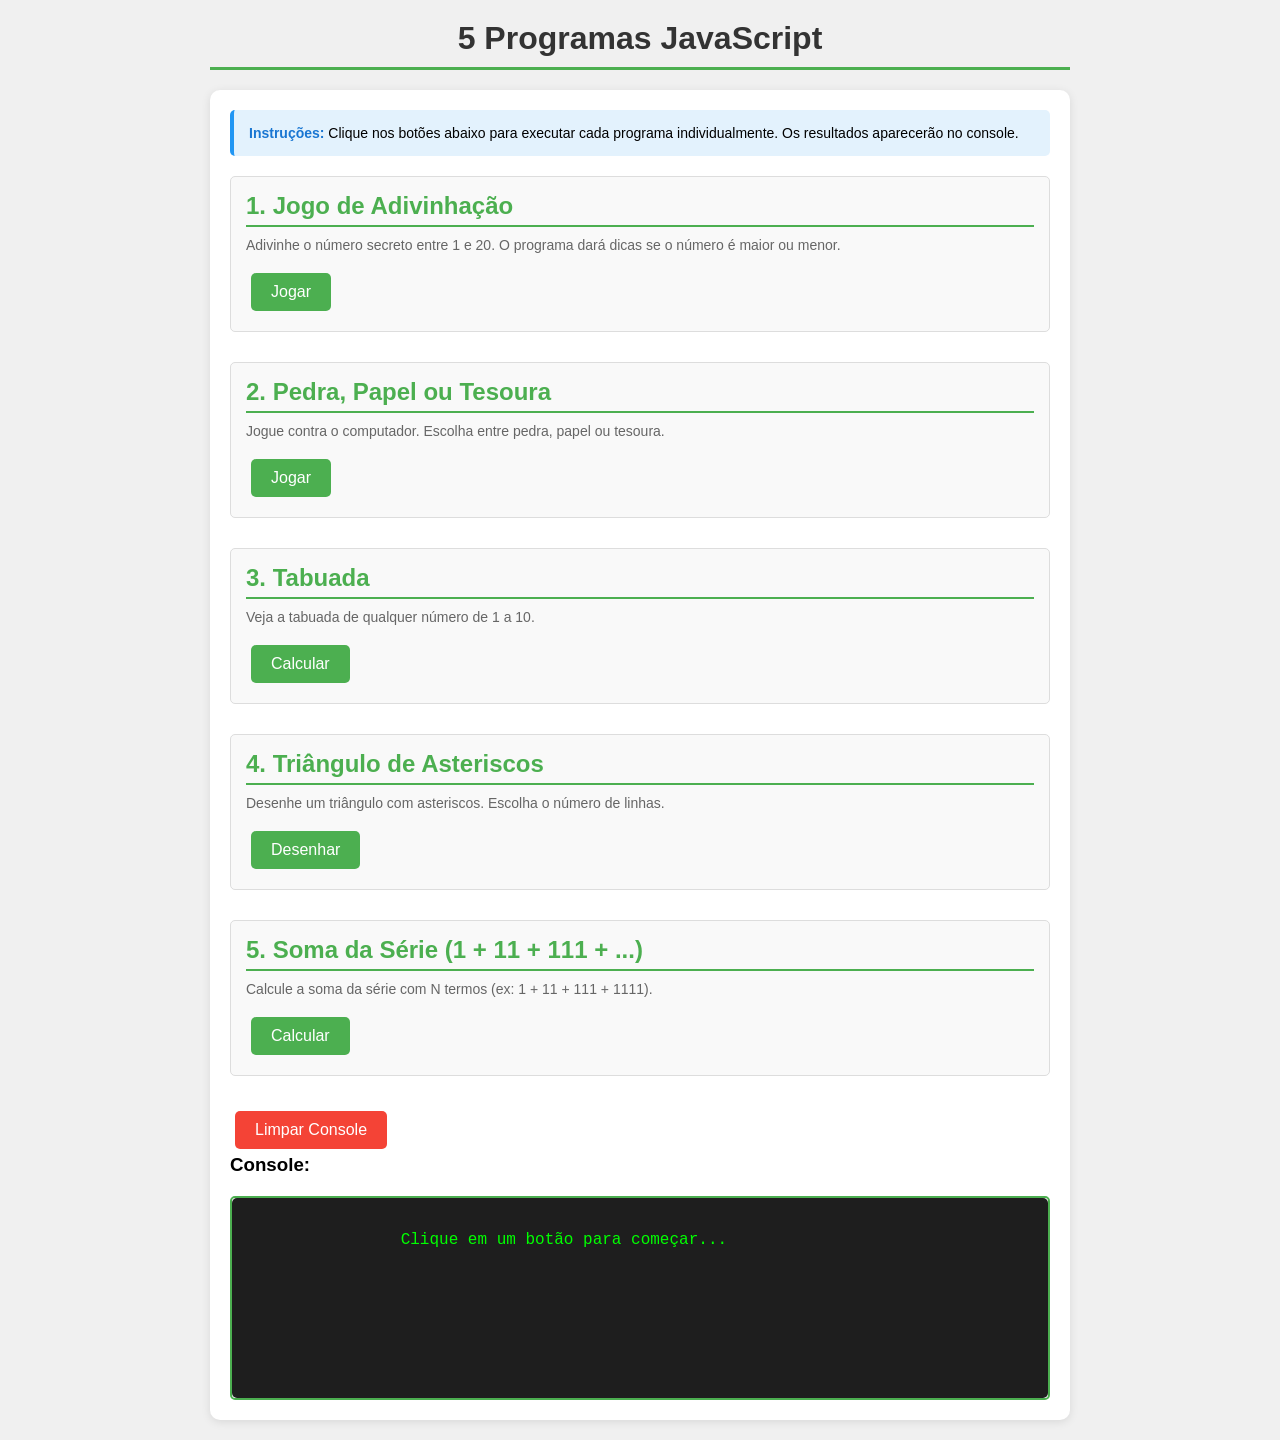
==== Atividade_JS/projeto/index.html @ a1239bca "Adiciona estrutura inicial do projeto com 5 programas JavaScript e estilos, ainda sem implementação " ====
<!DOCTYPE html>
<html lang="pt-BR">
<head>
    <meta charset="UTF-8">
    <meta name="viewport" content="width=device-width, initial-scale=1.0">
    <title>5 Programas JavaScript</title>
    <link rel="stylesheet" href="styles.css">
</head>
<body>
    <h1>5 Programas JavaScript</h1>
    
    <div class="container">
        <div class="info">
            <strong>Instruções:</strong> Clique nos botões abaixo para executar cada programa individualmente.
            Os resultados aparecerão no console.
        </div>

        <div class="programa">
            <h2>1. Jogo de Adivinhação</h2>
            <p>Adivinhe o número secreto entre 1 e 20. O programa dará dicas se o número é maior ou menor.</p>
            <button onclick="JogoAdivinhacao.jogar()">Jogar</button>
        </div>
        
        <div class="programa">
            <h2>2. Pedra, Papel ou Tesoura</h2>
            <p>Jogue contra o computador. Escolha entre pedra, papel ou tesoura.</p>
            <button onclick="JogoPedraPapelTesoura.jogar()">Jogar</button>
        </div>
        
        <div class="programa">
            <h2>3. Tabuada</h2>
            <p>Veja a tabuada de qualquer número de 1 a 10.</p>
            <button onclick="Tabuada.calcular()">Calcular</button>
        </div>
        
        <div class="programa">
            <h2>4. Triângulo de Asteriscos</h2>
            <p>Desenhe um triângulo com asteriscos. Escolha o número de linhas.</p>
            <button onclick="TrianguloAsteriscos.desenhar()">Desenhar</button>
        </div>
        
        <div class="programa">
            <h2>5. Soma da Série (1 + 11 + 111 + ...)</h2>
            <p>Calcule a soma da série com N termos (ex: 1 + 11 + 111 + 1111).</p>
            <button onclick="SomaSerie.calcular()">Calcular</button>
        </div>
        
        <div class="controles">
            <button class="limpar" onclick="Main.limparConsole()">Limpar Console</button>
        </div>
        
        <h3>Console:</h3>
        <div class="resultado">
            <div id="console" class="console">
                Clique em um botão para começar...
            </div>
        </div>
    </div>

    <script src="js/jogoAdivinhacao.js"></script>
    <script src="js/jogoPedraPapelTesoura.js"></script>
    <script src="js/tabuada.js"></script>
    <script src="js/trianguloAsteriscos.js"></script>
    <script src="js/somaSerie.js"></script>
    <script src="js/main.js"></script>
</body>
</html>
---- Atividade_JS/projeto/styles.css ----
/* css/estilo.css */
* {
    margin: 0;
    padding: 0;
    box-sizing: border-box;
}

body {
    font-family: Arial, sans-serif;
    max-width: 900px;
    margin: 0 auto;
    padding: 20px;
    background-color: #f0f0f0;
}

h1 {
    color: #333;
    text-align: center;
    border-bottom: 3px solid #4CAF50;
    padding-bottom: 10px;
    margin-bottom: 20px;
}

.container {
    background-color: white;
    padding: 20px;
    border-radius: 10px;
    box-shadow: 0 2px 10px rgba(0,0,0,0.1);
}

.programa {
    margin-bottom: 30px;
    padding: 15px;
    border: 1px solid #ddd;
    border-radius: 5px;
    background-color: #f9f9f9;
}

.programa h2 {
    color: #4CAF50;
    margin-top: 0;
    border-bottom: 2px solid #4CAF50;
    padding-bottom: 5px;
    margin-bottom: 10px;
}

.programa p {
    color: #666;
    margin-bottom: 15px;
    font-size: 14px;
}

button {
    background-color: #4CAF50;
    color: white;
    padding: 10px 20px;
    border: none;
    border-radius: 5px;
    cursor: pointer;
    font-size: 16px;
    margin: 5px;
    transition: background-color 0.3s;
}

button:hover {
    background-color: #45a049;
}

button.executar-todos {
    background-color: #2196F3;
    width: 100%;
    padding: 15px;
    font-size: 18px;
    margin-bottom: 20px;
    font-weight: bold;
}

button.executar-todos:hover {
    background-color: #1976D2;
}

.botoes-programa {
    display: flex;
    gap: 10px;
    flex-wrap: wrap;
    margin: 15px 0;
}

button.limpar {
    background-color: #f44336;
}

button.limpar:hover {
    background-color: #da190b;
}

.resultado {
    margin-top: 20px;
    border: 2px solid #4CAF50;
    border-radius: 5px;
    background-color: white;
}

.console {
    background-color: #1e1e1e;
    color: #00ff00;
    padding: 15px;
    border-radius: 5px;
    font-family: 'Courier New', monospace;
    min-height: 200px;
    max-height: 400px;
    overflow-y: auto;
    white-space: pre-wrap;
    word-wrap: break-word;
}

/* ESTILOS NOVOS PARA MELHOR VISUALIZAÇÃO */

/* Cabeçalho do programa */
.programa-header {
    background-color: #333;
    color: white;
    padding: 8px 15px;
    margin: -15px -15px 15px -15px;
    border-radius: 5px 5px 0 0;
    font-weight: bold;
    font-size: 16px;
    border-bottom: 2px solid #4CAF50;
}

/* Área de dicas em destaque */
.dicas-container {
    margin: 10px 0;
    padding: 10px;
    background-color: #2a2a2a;
    border-radius: 5px;
    border-left: 4px solid #ffaa00;
}

.dica-item {
    padding: 8px;
    margin: 5px 0;
    background-color: #333;
    border-radius: 3px;
    font-size: 15px;
}

/* Cores diferentes para dicas */
.dica-maior {
    color: #ffaa00;
    font-weight: bold;
}

.dica-menor {
    color: #66ccff;
    font-weight: bold;
}

.dica-acerto {
    color: #00ff00;
    font-weight: bold;
    font-size: 16px;
}

/* Separador visual */
.separador {
    border-top: 1px dashed #666;
    margin: 15px 0;
    text-align: center;
    color: #888;
    font-size: 12px;
}

.separador span {
    background-color: #2a2a2a;
    padding: 0 10px;
    position: relative;
    top: -10px;
}

/* Mensagem de tentativa atual */
.tentativa-atual {
    background-color: #2a2a2a;
    padding: 10px;
    border-radius: 5px;
    margin: 5px 0;
    font-size: 16px;
    border: 1px solid #4CAF50;
}

.numero-digitado {
    color: #ffaa00;
    font-size: 18px;
    font-weight: bold;
}

/* Contador de tentativas */
.contador-tentativas {
    background-color: #4CAF50;
    color: white;
    padding: 5px 10px;
    border-radius: 3px;
    display: inline-block;
    margin-bottom: 10px;
}

/* Informações do programa */
.info-programa {
    background-color: #2a2a2a;
    padding: 15px;
    border-radius: 5px;
    margin: 10px 0;
}

.info-titulo {
    color: #4CAF50;
    font-weight: bold;
    margin-bottom: 10px;
    font-size: 18px;
}

/* Mensagens de resultado */
.resultado-final {
    background-color: #4CAF50;
    color: white;
    padding: 15px;
    border-radius: 5px;
    margin: 10px 0;
    font-size: 18px;
    text-align: center;
    font-weight: bold;
}

/* Scroll personalizado */
.console::-webkit-scrollbar {
    width: 10px;
}

.console::-webkit-scrollbar-track {
    background: #2a2a2a;
}

.console::-webkit-scrollbar-thumb {
    background: #4CAF50;
    border-radius: 5px;
}

.console::-webkit-scrollbar-thumb:hover {
    background: #45a049;
}

/* Botão de voltar ao topo do console */
.console-topo {
    background-color: #666;
    color: white;
    border: none;
    padding: 5px 10px;
    border-radius: 3px;
    cursor: pointer;
    font-size: 12px;
    margin-top: 5px;
}

.console-topo:hover {
    background-color: #888;
}

/* Container de controle do console */
.console-controls {
    display: flex;
    justify-content: space-between;
    align-items: center;
    margin-bottom: 5px;
}

.info {
    background-color: #e3f2fd;
    padding: 15px;
    border-radius: 5px;
    margin-bottom: 20px;
    font-size: 14px;
    border-left: 4px solid #2196F3;
}

.info strong {
    color: #1976D2;
}
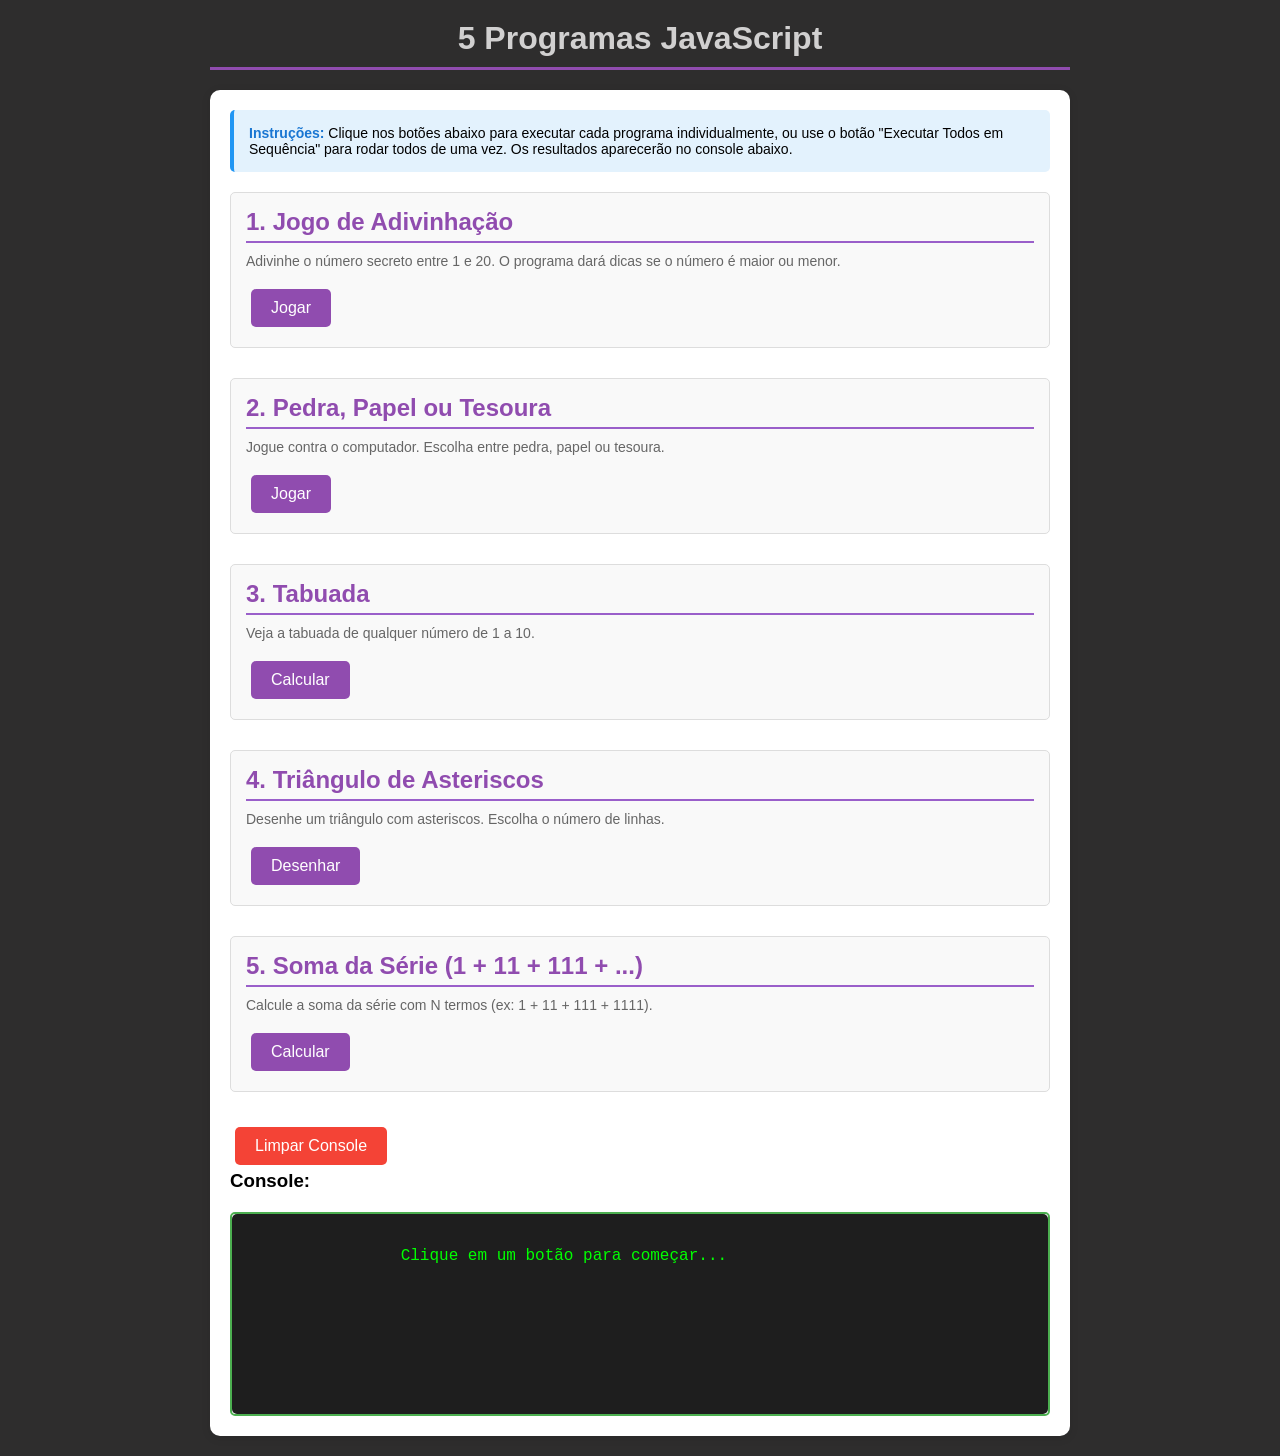
==== commit d3475117: "Atualiza a lógica dos jogos e da tabuada, adiciona novo estilo e melhora a exibição no console" ====
--- a/Atividade_JS/projeto/index.html
+++ b/Atividade_JS/projeto/index.html
@@ -11,10 +11,11 @@
     
     <div class="container">
         <div class="info">
-            <strong>Instruções:</strong> Clique nos botões abaixo para executar cada programa individualmente.
-            Os resultados aparecerão no console.
+            <strong>Instruções:</strong> Clique nos botões abaixo para executar cada programa individualmente, 
+            ou use o botão "Executar Todos em Sequência" para rodar todos de uma vez.
+            Os resultados aparecerão no console abaixo.
         </div>
-
+        
         <div class="programa">
             <h2>1. Jogo de Adivinhação</h2>
             <p>Adivinhe o número secreto entre 1 e 20. O programa dará dicas se o número é maior ou menor.</p>
--- a/Atividade_JS/projeto/styles.css
+++ b/Atividade_JS/projeto/styles.css
@@ -1,4 +1,3 @@
-/* css/estilo.css */
 * {
     margin: 0;
     padding: 0;
@@ -10,13 +9,14 @@
     max-width: 900px;
     margin: 0 auto;
     padding: 20px;
-    background-color: #f0f0f0;
-}
+    background-color: #2e2d2d;
+}
+
 
 h1 {
-    color: #333;
+    color: #d1d0d0;
     text-align: center;
-    border-bottom: 3px solid #4CAF50;
+    border-bottom: 3px solid #904caf;
     padding-bottom: 10px;
     margin-bottom: 20px;
 }
@@ -37,9 +37,9 @@
 }
 
 .programa h2 {
-    color: #4CAF50;
+    color: #904caf;
     margin-top: 0;
-    border-bottom: 2px solid #4CAF50;
+    border-bottom: 2px solid #9a5fca;
     padding-bottom: 5px;
     margin-bottom: 10px;
 }
@@ -51,7 +51,7 @@
 }
 
 button {
-    background-color: #4CAF50;
+    background-color: #904caf;
     color: white;
     padding: 10px 20px;
     border: none;
@@ -63,20 +63,7 @@
 }
 
 button:hover {
-    background-color: #45a049;
-}
-
-button.executar-todos {
-    background-color: #2196F3;
-    width: 100%;
-    padding: 15px;
-    font-size: 18px;
-    margin-bottom: 20px;
-    font-weight: bold;
-}
-
-button.executar-todos:hover {
-    background-color: #1976D2;
+    background-color: #8929b6;
 }
 
 .botoes-programa {
@@ -114,9 +101,6 @@
     word-wrap: break-word;
 }
 
-/* ESTILOS NOVOS PARA MELHOR VISUALIZAÇÃO */
-
-/* Cabeçalho do programa */
 .programa-header {
     background-color: #333;
     color: white;
@@ -128,7 +112,6 @@
     border-bottom: 2px solid #4CAF50;
 }
 
-/* Área de dicas em destaque */
 .dicas-container {
     margin: 10px 0;
     padding: 10px;
@@ -145,7 +128,6 @@
     font-size: 15px;
 }
 
-/* Cores diferentes para dicas */
 .dica-maior {
     color: #ffaa00;
     font-weight: bold;
@@ -162,7 +144,6 @@
     font-size: 16px;
 }
 
-/* Separador visual */
 .separador {
     border-top: 1px dashed #666;
     margin: 15px 0;
@@ -178,7 +159,6 @@
     top: -10px;
 }
 
-/* Mensagem de tentativa atual */
 .tentativa-atual {
     background-color: #2a2a2a;
     padding: 10px;
@@ -194,7 +174,6 @@
     font-weight: bold;
 }
 
-/* Contador de tentativas */
 .contador-tentativas {
     background-color: #4CAF50;
     color: white;
@@ -204,7 +183,6 @@
     margin-bottom: 10px;
 }
 
-/* Informações do programa */
 .info-programa {
     background-color: #2a2a2a;
     padding: 15px;
@@ -219,7 +197,6 @@
     font-size: 18px;
 }
 
-/* Mensagens de resultado */
 .resultado-final {
     background-color: #4CAF50;
     color: white;
@@ -231,7 +208,6 @@
     font-weight: bold;
 }
 
-/* Scroll personalizado */
 .console::-webkit-scrollbar {
     width: 10px;
 }
@@ -249,7 +225,6 @@
     background: #45a049;
 }
 
-/* Botão de voltar ao topo do console */
 .console-topo {
     background-color: #666;
     color: white;
@@ -265,7 +240,6 @@
     background-color: #888;
 }
 
-/* Container de controle do console */
 .console-controls {
     display: flex;
     justify-content: space-between;
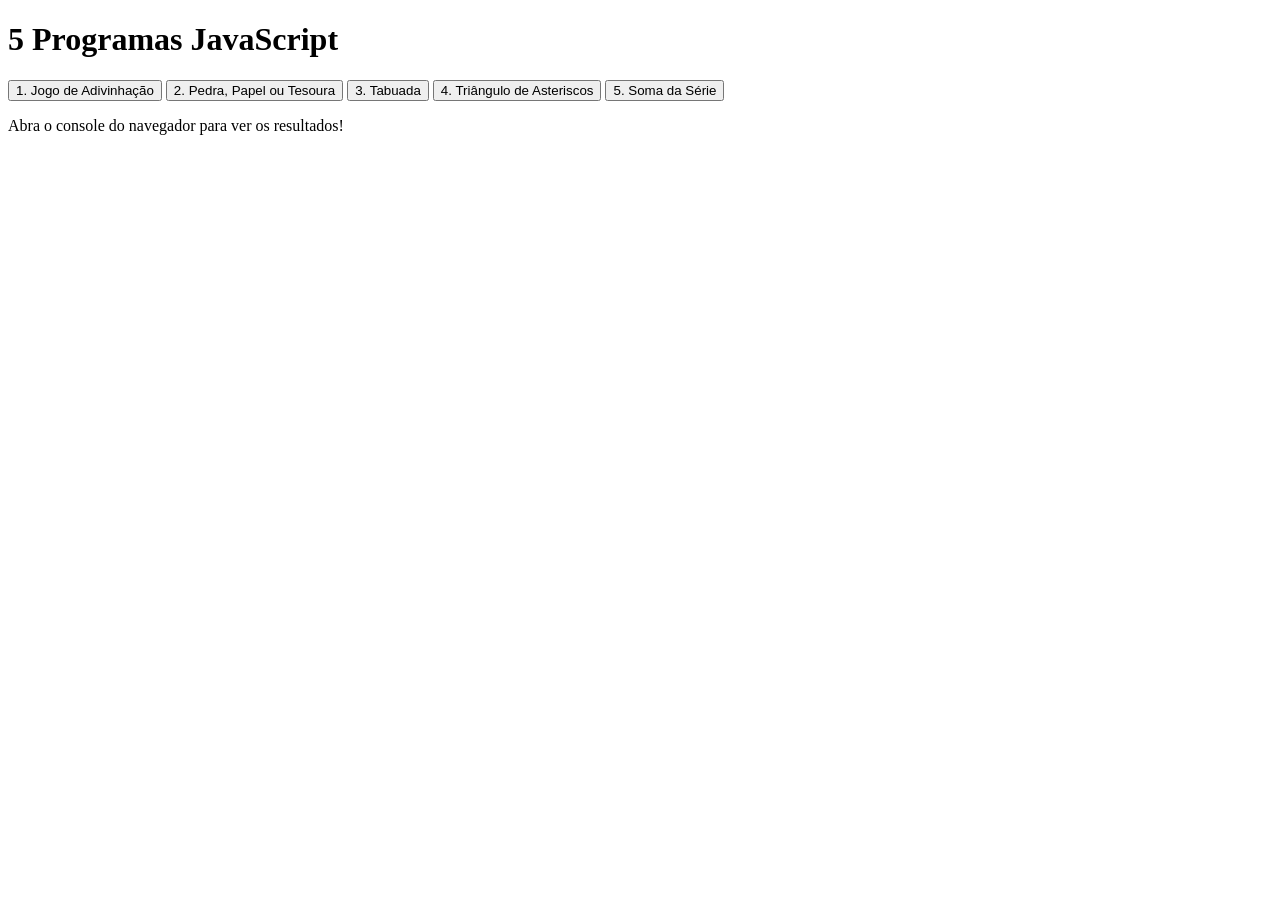
==== commit 7b1f866c: "Refatora a estrutura do projeto, removendo arquivos JavaScript e CSS desnecessários, e implementa a " ====
--- a/Atividade_JS/projeto/index.html
+++ b/Atividade_JS/projeto/index.html
@@ -4,65 +4,142 @@
     <meta charset="UTF-8">
     <meta name="viewport" content="width=device-width, initial-scale=1.0">
     <title>5 Programas JavaScript</title>
-    <link rel="stylesheet" href="styles.css">
 </head>
 <body>
     <h1>5 Programas JavaScript</h1>
     
-    <div class="container">
-        <div class="info">
-            <strong>Instruções:</strong> Clique nos botões abaixo para executar cada programa individualmente, 
-            ou use o botão "Executar Todos em Sequência" para rodar todos de uma vez.
-            Os resultados aparecerão no console abaixo.
-        </div>
-        
-        <div class="programa">
-            <h2>1. Jogo de Adivinhação</h2>
-            <p>Adivinhe o número secreto entre 1 e 20. O programa dará dicas se o número é maior ou menor.</p>
-            <button onclick="JogoAdivinhacao.jogar()">Jogar</button>
-        </div>
-        
-        <div class="programa">
-            <h2>2. Pedra, Papel ou Tesoura</h2>
-            <p>Jogue contra o computador. Escolha entre pedra, papel ou tesoura.</p>
-            <button onclick="JogoPedraPapelTesoura.jogar()">Jogar</button>
-        </div>
-        
-        <div class="programa">
-            <h2>3. Tabuada</h2>
-            <p>Veja a tabuada de qualquer número de 1 a 10.</p>
-            <button onclick="Tabuada.calcular()">Calcular</button>
-        </div>
-        
-        <div class="programa">
-            <h2>4. Triângulo de Asteriscos</h2>
-            <p>Desenhe um triângulo com asteriscos. Escolha o número de linhas.</p>
-            <button onclick="TrianguloAsteriscos.desenhar()">Desenhar</button>
-        </div>
-        
-        <div class="programa">
-            <h2>5. Soma da Série (1 + 11 + 111 + ...)</h2>
-            <p>Calcule a soma da série com N termos (ex: 1 + 11 + 111 + 1111).</p>
-            <button onclick="SomaSerie.calcular()">Calcular</button>
-        </div>
-        
-        <div class="controles">
-            <button class="limpar" onclick="Main.limparConsole()">Limpar Console</button>
-        </div>
-        
-        <h3>Console:</h3>
-        <div class="resultado">
-            <div id="console" class="console">
-                Clique em um botão para começar...
-            </div>
-        </div>
-    </div>
+    <button onclick="jogoAdivinhacao()">1. Jogo de Adivinhação</button>
+    <button onclick="jogoPedraPapelTesoura()">2. Pedra, Papel ou Tesoura</button>
+    <button onclick="tabuada()">3. Tabuada</button>
+    <button onclick="trianguloAsteriscos()">4. Triângulo de Asteriscos</button>
+    <button onclick="somaSerie()">5. Soma da Série</button>
+    
+    <p>  Abra o console do navegador para ver os resultados!</p>
 
-    <script src="js/jogoAdivinhacao.js"></script>
-    <script src="js/jogoPedraPapelTesoura.js"></script>
-    <script src="js/tabuada.js"></script>
-    <script src="js/trianguloAsteriscos.js"></script>
-    <script src="js/somaSerie.js"></script>
-    <script src="js/main.js"></script>
+    <script>
+        // 1. Jogo de Adivinhação
+        function jogoAdivinhacao() {
+            console.log("=== JOGO DE ADIVINHAÇÃO ===");
+            
+            const numeroSecreto = Math.floor(Math.random() * 20) + 1;
+            let tentativa;
+            let acertou = false;
+            
+            console.log("Tente adivinhar o número secreto entre 1 e 20!");
+            
+            while (!acertou) {
+                tentativa = parseInt(prompt("Digite seu palpite (1-20):"));
+                
+                if (tentativa === numeroSecreto) {
+                    console.log("Parabéns! Você acertou!");
+                    acertou = true;
+                } else if (tentativa < numeroSecreto) {
+                    console.log(tentativa + " - O número secreto é MAIOR!");
+                } else {
+                    console.log(tentativa + " - O número secreto é MENOR!");
+                }
+            }
+        }
+
+        // 2. Pedra, Papel ou Tesoura
+        function jogoPedraPapelTesoura() {
+            console.log("=== PEDRA, PAPEL OU TESOURA ===");
+            
+            const opcoes = ["pedra", "papel", "tesoura"];
+            
+            let escolhaUsuario = prompt("Escolha: pedra, papel ou tesoura").toLowerCase();
+            
+            while (!opcoes.includes(escolhaUsuario)) {
+                escolhaUsuario = prompt("Opção inválida! Escolha: pedra, papel ou tesoura").toLowerCase();
+            }
+            
+            const escolhaComputador = opcoes[Math.floor(Math.random() * 3)];
+            
+            console.log("Você escolheu: " + escolhaUsuario);
+            console.log("Computador escolheu: " + escolhaComputador);
+            
+            if (escolhaUsuario === escolhaComputador) {
+                console.log("Empate!");
+            } else if (
+                (escolhaUsuario === "pedra" && escolhaComputador === "tesoura") ||
+                (escolhaUsuario === "papel" && escolhaComputador === "pedra") ||
+                (escolhaUsuario === "tesoura" && escolhaComputador === "papel")
+            ) {
+                console.log("Você VENCEU!");
+            } else {
+                console.log("Você PERDEU!");
+            }
+        }
+
+        // 3. Tabuada
+        function tabuada() {
+            console.log("=== TABUADA ===");
+            
+            const numero = parseInt(prompt("Digite um número para ver sua tabuada:"));
+            
+            if (isNaN(numero)) {
+                console.log("Por favor, digite um número válido!");
+                return;
+            }
+            
+            console.log("Tabuada do " + numero + ":");
+            console.log("=================");
+            
+            for (let i = 1; i <= 10; i++) {
+                console.log(numero + " x " + i + " = " + (numero * i));
+            }
+        }
+
+        // 4. Triângulo de Asteriscos
+        function trianguloAsteriscos() {
+            console.log("=== TRIÂNGULO DE ASTERISCOS ===");
+            
+            const linhas = parseInt(prompt("Digite o número de linhas do triângulo:"));
+            
+            if (isNaN(linhas) || linhas <= 0) {
+                console.log("Por favor, digite um número válido maior que zero!");
+                return;
+            }
+            
+            console.log("");
+            for (let i = 1; i <= linhas; i++) {
+                let linha = "";
+                for (let j = 1; j <= i; j++) {
+                    linha += "*";
+                }
+                console.log(linha);
+            }
+        }
+
+        // 5. Soma da Série
+        function somaSerie() {
+            console.log("=== SOMA DA SÉRIE (1 + 11 + 111 + ...) ===");
+            
+            const n = parseInt(prompt("Digite a quantidade de termos:"));
+            
+            if (isNaN(n) || n <= 0) {
+                console.log("Por favor, digite um número válido maior que zero!");
+                return;
+            }
+            
+            let soma = 0;
+            let termo = 0;
+            let expressao = "";
+            
+            for (let i = 1; i <= n; i++) {
+                termo = termo * 10 + 1;
+                soma += termo;
+                
+                if (i === 1) {
+                    expressao += termo;
+                } else {
+                    expressao += " + " + termo;
+                }
+            }
+            
+            console.log(expressao);
+            console.log("A soma é: " + soma);
+        }
+    </script>
 </body>
 </html>
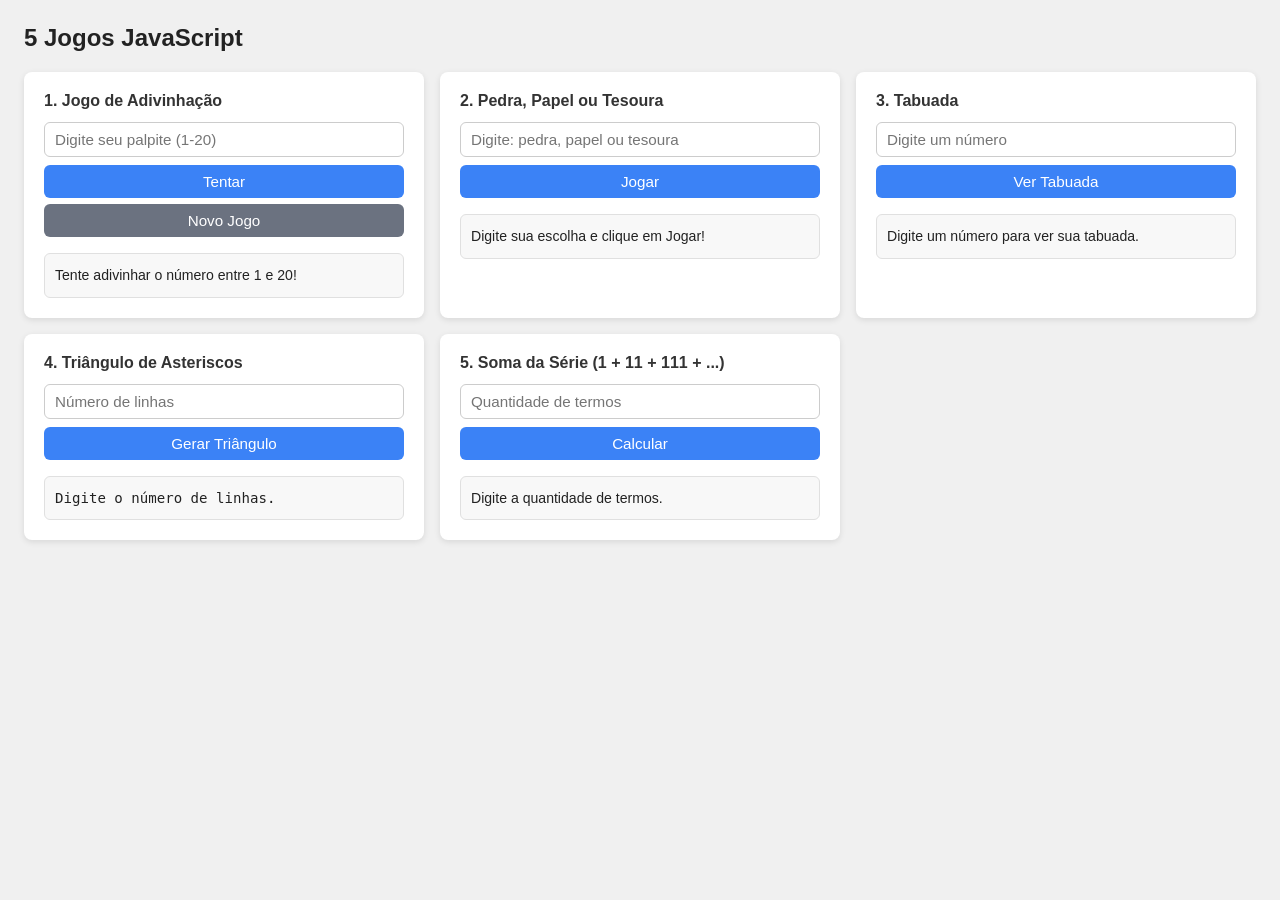
==== commit 44ad64a0: "Atualiza a interface dos jogos, substituindo a lógica em console por elementos HTML interativos e me" ====
--- a/Atividade_JS/projeto/index.html
+++ b/Atividade_JS/projeto/index.html
@@ -1,145 +1,231 @@
 <!DOCTYPE html>
 <html lang="pt-BR">
 <head>
-    <meta charset="UTF-8">
-    <meta name="viewport" content="width=device-width, initial-scale=1.0">
-    <title>5 Programas JavaScript</title>
+  <meta charset="UTF-8">
+  <meta name="viewport" content="width=device-width, initial-scale=1.0">
+  <title>5 Jogos JavaScript</title>
+  <style>
+    * { box-sizing: border-box; margin: 0; padding: 0; }
+    body { font-family: sans-serif; background: #f0f0f0; padding: 24px; color: #222; }
+    h1 { margin-bottom: 20px; font-size: 1.5rem; }
+    .grid { display: grid; grid-template-columns: repeat(auto-fit, minmax(300px, 1fr)); gap: 16px; }
+    .card { background: #fff; border-radius: 8px; padding: 20px; box-shadow: 0 2px 6px rgba(0,0,0,0.1); }
+    .card h2 { font-size: 1rem; margin-bottom: 12px; color: #333; }
+    .card input {
+      width: 100%;
+      padding: 8px 10px;
+      border: 1px solid #ccc;
+      border-radius: 6px;
+      font-size: 0.95rem;
+      margin-bottom: 8px;
+    }
+    .card button {
+      width: 100%;
+      padding: 8px;
+      background: #3b82f6;
+      color: #fff;
+      border: none;
+      border-radius: 6px;
+      cursor: pointer;
+      font-size: 0.95rem;
+      margin-bottom: 6px;
+    }
+    .card button:hover { background: #2563eb; }
+    .card button.secondary { background: #6b7280; }
+    .card button.secondary:hover { background: #4b5563; }
+    .output {
+      margin-top: 10px;
+      background: #f8f8f8;
+      border: 1px solid #e0e0e0;
+      border-radius: 6px;
+      padding: 10px;
+      font-size: 0.88rem;
+      min-height: 40px;
+      white-space: pre-wrap;
+      line-height: 1.6;
+    }
+    .error { color: #dc2626; }
+    .success { color: #16a34a; font-weight: bold; }
+    .info { color: #2563eb; }
+    .hint { color: #7c3aed; }
+  </style>
 </head>
 <body>
-    <h1>5 Programas JavaScript</h1>
-    
-    <button onclick="jogoAdivinhacao()">1. Jogo de Adivinhação</button>
-    <button onclick="jogoPedraPapelTesoura()">2. Pedra, Papel ou Tesoura</button>
-    <button onclick="tabuada()">3. Tabuada</button>
-    <button onclick="trianguloAsteriscos()">4. Triângulo de Asteriscos</button>
-    <button onclick="somaSerie()">5. Soma da Série</button>
-    
-    <p>  Abra o console do navegador para ver os resultados!</p>
-
-    <script>
-        // 1. Jogo de Adivinhação
-        function jogoAdivinhacao() {
-            console.log("=== JOGO DE ADIVINHAÇÃO ===");
-            
-            const numeroSecreto = Math.floor(Math.random() * 20) + 1;
-            let tentativa;
-            let acertou = false;
-            
-            console.log("Tente adivinhar o número secreto entre 1 e 20!");
-            
-            while (!acertou) {
-                tentativa = parseInt(prompt("Digite seu palpite (1-20):"));
-                
-                if (tentativa === numeroSecreto) {
-                    console.log("Parabéns! Você acertou!");
-                    acertou = true;
-                } else if (tentativa < numeroSecreto) {
-                    console.log(tentativa + " - O número secreto é MAIOR!");
-                } else {
-                    console.log(tentativa + " - O número secreto é MENOR!");
-                }
-            }
-        }
-
-        // 2. Pedra, Papel ou Tesoura
-        function jogoPedraPapelTesoura() {
-            console.log("=== PEDRA, PAPEL OU TESOURA ===");
-            
-            const opcoes = ["pedra", "papel", "tesoura"];
-            
-            let escolhaUsuario = prompt("Escolha: pedra, papel ou tesoura").toLowerCase();
-            
-            while (!opcoes.includes(escolhaUsuario)) {
-                escolhaUsuario = prompt("Opção inválida! Escolha: pedra, papel ou tesoura").toLowerCase();
-            }
-            
-            const escolhaComputador = opcoes[Math.floor(Math.random() * 3)];
-            
-            console.log("Você escolheu: " + escolhaUsuario);
-            console.log("Computador escolheu: " + escolhaComputador);
-            
-            if (escolhaUsuario === escolhaComputador) {
-                console.log("Empate!");
-            } else if (
-                (escolhaUsuario === "pedra" && escolhaComputador === "tesoura") ||
-                (escolhaUsuario === "papel" && escolhaComputador === "pedra") ||
-                (escolhaUsuario === "tesoura" && escolhaComputador === "papel")
-            ) {
-                console.log("Você VENCEU!");
-            } else {
-                console.log("Você PERDEU!");
-            }
-        }
-
-        // 3. Tabuada
-        function tabuada() {
-            console.log("=== TABUADA ===");
-            
-            const numero = parseInt(prompt("Digite um número para ver sua tabuada:"));
-            
-            if (isNaN(numero)) {
-                console.log("Por favor, digite um número válido!");
-                return;
-            }
-            
-            console.log("Tabuada do " + numero + ":");
-            console.log("=================");
-            
-            for (let i = 1; i <= 10; i++) {
-                console.log(numero + " x " + i + " = " + (numero * i));
-            }
-        }
-
-        // 4. Triângulo de Asteriscos
-        function trianguloAsteriscos() {
-            console.log("=== TRIÂNGULO DE ASTERISCOS ===");
-            
-            const linhas = parseInt(prompt("Digite o número de linhas do triângulo:"));
-            
-            if (isNaN(linhas) || linhas <= 0) {
-                console.log("Por favor, digite um número válido maior que zero!");
-                return;
-            }
-            
-            console.log("");
-            for (let i = 1; i <= linhas; i++) {
-                let linha = "";
-                for (let j = 1; j <= i; j++) {
-                    linha += "*";
-                }
-                console.log(linha);
-            }
-        }
-
-        // 5. Soma da Série
-        function somaSerie() {
-            console.log("=== SOMA DA SÉRIE (1 + 11 + 111 + ...) ===");
-            
-            const n = parseInt(prompt("Digite a quantidade de termos:"));
-            
-            if (isNaN(n) || n <= 0) {
-                console.log("Por favor, digite um número válido maior que zero!");
-                return;
-            }
-            
-            let soma = 0;
-            let termo = 0;
-            let expressao = "";
-            
-            for (let i = 1; i <= n; i++) {
-                termo = termo * 10 + 1;
-                soma += termo;
-                
-                if (i === 1) {
-                    expressao += termo;
-                } else {
-                    expressao += " + " + termo;
-                }
-            }
-            
-            console.log(expressao);
-            console.log("A soma é: " + soma);
-        }
-    </script>
+  <h1>5 Jogos JavaScript</h1>
+  <div class="grid">
+
+    <div class="card">
+      <h2>1. Jogo de Adivinhação</h2>
+      <input type="text" id="palpite" placeholder="Digite seu palpite (1-20)">
+      <button onclick="adivinhar()">Tentar</button>
+      <button class="secondary" onclick="resetarAdivinhacao()">Novo Jogo</button>
+      <div class="output" id="outputAdivinhacao">Tente adivinhar o número entre 1 e 20!</div>
+    </div>
+
+    <div class="card">
+      <h2>2. Pedra, Papel ou Tesoura</h2>
+      <input type="text" id="escolhaUsuario" placeholder="Digite: pedra, papel ou tesoura">
+      <button onclick="jogarPPS()">Jogar</button>
+      <div class="output" id="outputPPS">Digite sua escolha e clique em Jogar!</div>
+    </div>
+
+    <div class="card">
+      <h2>3. Tabuada</h2>
+      <input type="text" id="numTabuada" placeholder="Digite um número">
+      <button onclick="mostrarTabuada()">Ver Tabuada</button>
+      <div class="output" id="outputTabuada">Digite um número para ver sua tabuada.</div>
+    </div>
+
+    <div class="card">
+      <h2>4. Triângulo de Asteriscos</h2>
+      <input type="text" id="numLinhas" placeholder="Número de linhas">
+      <button onclick="mostrarTriangulo()">Gerar Triângulo</button>
+      <div class="output" id="outputTriangulo" style="font-family: monospace;">Digite o número de linhas.</div>
+    </div>
+
+    <div class="card">
+      <h2>5. Soma da Série (1 + 11 + 111 + ...)</h2>
+      <input type="text" id="numTermos" placeholder="Quantidade de termos">
+      <button onclick="calcularSoma()">Calcular</button>
+      <div class="output" id="outputSoma">Digite a quantidade de termos.</div>
+    </div>
+
+  </div>
+
+  <script>
+    let numeroSecreto = Math.floor(Math.random() * 20) + 1;
+    let tentativas = 0;
+
+    function adivinhar() {
+      const input = document.getElementById("palpite");
+      const output = document.getElementById("outputAdivinhacao");
+      const palpite = parseInt(input.value);
+
+      if (isNaN(palpite) || palpite < 1 || palpite > 20) {
+        output.innerHTML = '<span class="error">Digite um número válido entre 1 e 20!</span>';
+        return;
+      }
+
+      tentativas++;
+
+      if (palpite === numeroSecreto) {
+        output.innerHTML = `<span class="success">Parabéns! Você acertou em ${tentativas} tentativa(s)!</span>`;
+      } else if (palpite < numeroSecreto) {
+        output.innerHTML = `<span class="hint">${palpite} → O número secreto é MAIOR! (tentativa ${tentativas})</span>`;
+      } else {
+        output.innerHTML = `<span class="hint">${palpite} → O número secreto é MENOR! (tentativa ${tentativas})</span>`;
+      }
+
+      input.value = "";
+    }
+
+    function resetarAdivinhacao() {
+      numeroSecreto = Math.floor(Math.random() * 20) + 1;
+      tentativas = 0;
+      document.getElementById("palpite").value = "";
+      document.getElementById("outputAdivinhacao").innerHTML = "Novo jogo iniciado! Tente adivinhar o número entre 1 e 20!";
+    }
+
+    function jogarPPS() {
+      const output = document.getElementById("outputPPS");
+      const escolhaUsuario = document.getElementById("escolhaUsuario").value.toLowerCase().trim();
+      const opcoes = ["pedra", "papel", "tesoura"];
+
+      if (!opcoes.includes(escolhaUsuario)) {
+        output.innerHTML = '<span class="error">Digite exatamente: pedra, papel ou tesoura!</span>';
+        return;
+      }
+
+      const escolhaComputador = opcoes[Math.floor(Math.random() * 3)];
+
+      let resultado = "";
+      if (escolhaUsuario === escolhaComputador) {
+        resultado = '<span class="info">Empate!</span>';
+      } else if (
+        (escolhaUsuario === "pedra" && escolhaComputador === "tesoura") ||
+        (escolhaUsuario === "papel" && escolhaComputador === "pedra") ||
+        (escolhaUsuario === "tesoura" && escolhaComputador === "papel")
+      ) {
+        resultado = '<span class="success">Você VENCEU!</span>';
+      } else {
+        resultado = '<span class="error">Você PERDEU!</span>';
+      }
+
+      output.innerHTML =
+        `Você: ${escolhaUsuario}\n` +
+        `Computador: ${escolhaComputador}\n\n` +
+        resultado;
+    }
+
+    function mostrarTabuada() {
+      const output = document.getElementById("outputTabuada");
+      const numero = parseInt(document.getElementById("numTabuada").value);
+
+      if (isNaN(numero)) {
+        output.innerHTML = '<span class="error">Por favor, digite um número válido!</span>';
+        return;
+      }
+
+      let resultado = `Tabuada do ${numero}:\n`;
+      for (let i = 1; i <= 10; i++) {
+        resultado += `${numero} x ${i} = ${numero * i}\n`;
+      }
+
+      output.textContent = resultado;
+    }
+
+    function mostrarTriangulo() {
+      const output = document.getElementById("outputTriangulo");
+      const linhas = parseInt(document.getElementById("numLinhas").value);
+
+      if (isNaN(linhas) || linhas <= 0) {
+        output.innerHTML = '<span class="error">Digite um número válido maior que zero!</span>';
+        return;
+      }
+
+      if (linhas > 20) {
+        output.innerHTML = '<span class="error">Use no máximo 20 linhas!</span>';
+        return;
+      }
+
+      let triangulo = "";
+      for (let i = 1; i <= linhas; i++) {
+        triangulo += "*".repeat(i) + "\n";
+      }
+
+      output.textContent = triangulo;
+    }
+
+    function calcularSoma() {
+      const output = document.getElementById("outputSoma");
+      const n = parseInt(document.getElementById("numTermos").value);
+
+      if (isNaN(n) || n <= 0) {
+        output.innerHTML = '<span class="error">Digite um número válido maior que zero!</span>';
+        return;
+      }
+
+      if (n > 15) {
+        output.innerHTML = '<span class="error">Use no máximo 15 termos!</span>';
+        return;
+      }
+
+      let soma = 0;
+      let termo = 0;
+      let partes = [];
+
+      for (let i = 1; i <= n; i++) {
+        termo = termo * 10 + 1;
+        soma += termo;
+        partes.push(termo);
+      }
+
+      const somaFormatada = soma.toLocaleString("pt-BR");
+
+      output.innerHTML =
+        partes.join(" + ") + "\n\n" +
+        `<span class="success">A soma é: ${somaFormatada}</span>`;
+    }
+  </script>
 </body>
 </html>
